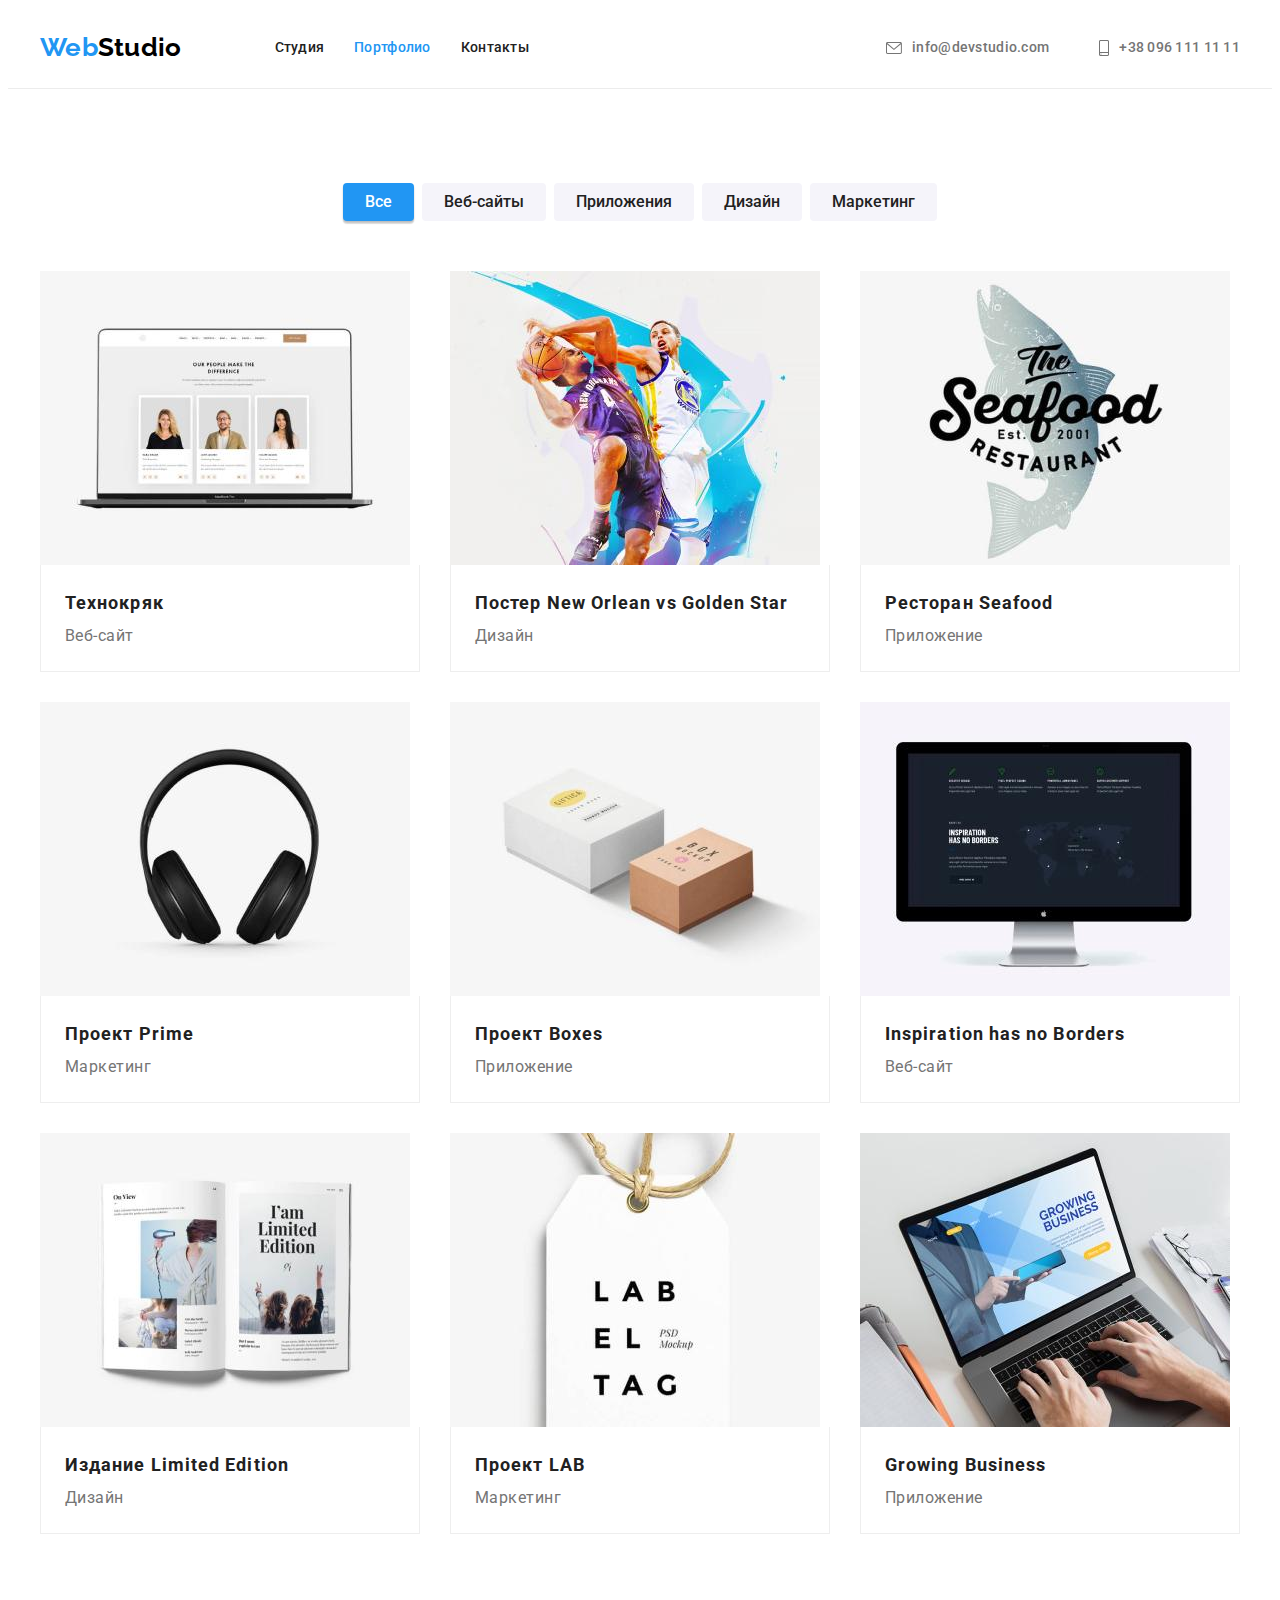
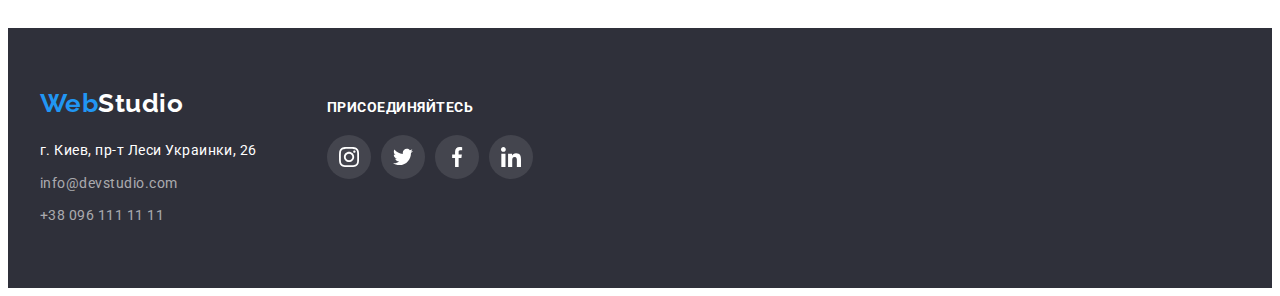
==== portfolio.html @ 9791961a "скопировал файлы" ====
<!DOCTYPE html>
<html lang="ru">
<head>
    <meta charset="UTF-8">
    <meta http-equiv="X-UA-Compatible" content="IE=edge">
    <meta name="viewport" content="width=device-width, initial-scale=1.0">
    <title>Портфолио</title>
    <link rel="preconnect" href="https://fonts.googleapis.com">
    <link rel="preconnect" href="https://fonts.gstatic.com" crossorigin>
    <link href="https://fonts.googleapis.com/css2?family=Raleway:wght@700&family=Roboto:wght@400;500;700;900&display=swap" rel="stylesheet">
    <link rel="stylesheet" href="https://cdnjs.cloudflare.com/ajax/libs/modern-normalize/1.1.0/modern-normalize.min.css" integrity="sha512-wpPYUAdjBVSE4KJnH1VR1HeZfpl1ub8YT/NKx4PuQ5NmX2tKuGu6U/JRp5y+Y8XG2tV+wKQpNHVUX03MfMFn9Q==" crossorigin="anonymous" referrerpolicy="no-referrer" />
    <link rel="stylesheet" href="./css/styles.css">
</head>
<body>
    <!--Шапка сайта--> 
   <header class="header">
        <div class="container main-header">
            <a href="./index.html" class="logo link header-logo">Web<span class="header-logo-text">Studio</span></a>
        <nav class="header-navigation">
            <ul class="header-list list">
                <li class="header-item"><a href="./index.html" class="header-link link">Студия</a></li>
                <li class="header-item"><a href="./portfolio.html" class="header-link link current">Портфолио</a></li>
                <li class="header-item"><a href="" class="header-link link">Контакты</a></li>
            </ul>
        </nav>

        <ul class="header-list-contacts list">
            <li class="header-item-contacts">                    
                <a href="mailto:info@devstudio.com" class="header-link-contacts link">
                     <svg class="contact-icon">
                            <use href="./images/symbol-defs.svg#envelope"></use>
                        </svg>
                    info@devstudio.com</a></li>
            <li class="header-item-contact"><a href="tel:+380961111111" class="header-link-contacts link phone-link">
                <svg class="contact-icon phone ">
                    <use href="./images/symbol-defs.svg#smartphone"></use>
                </svg>
                +38 096 111 11 11</a></li>
        </ul>
        </div>
    </header>
    <!-- Main -->
    <main>
        <section class="filter section">
            <div class="container">
            <h1 class="visually-hidden">Портфолио</h1>
            <ul class="buttons-list list">
                <li class="filter-item"><button type="button" class="filter-btn first-btn">Все</button></li>
                <li class="filter-item"><button type="button" class="filter-btn">Веб-сайты</button></li>
                <li class="filter-item"><button type="button" class="filter-btn">Приложения</button></li>
                <li class="filter-item"><button type="button" class="filter-btn">Дизайн</button></li>
                <li class="filter-item"><button type="button" class="filter-btn">Маркетинг</button></li>
            </ul>
            <ul class="filter-list list">
                <li class="filter-list-item">
                    <a href="" class="card-link link">
                        <img src="./images/project1.jpg" alt="Ноутбук" width="370" height="294">
                        <div class="card-text">
                            <h2 class="filter-list-title">Технокряк</h2>
                            <p class="filter-list-text">Веб-сайт</p>  
                        </div>
                    </a>
                </li>
                <li class="filter-list-item">
                    <a href="" class="card-link link">
                        <img src="./images/project2.jpg" alt="Два баскетболиста" width="370" height="294">
                        <div class="card-text">
                            <h2 class="filter-list-title">Постер New Orlean vs Golden Star</h2>
                            <p class="filter-list-text">Дизайн</p> 
                        </div> 
                    </a>
                </li>
                <li class="filter-list-item">
                    <a href="" class="card-link link">
                        <img src="./images/project3.jpg" alt="Логотип ресторана" width="370" height="294">
                        <div class="card-text">
                            <h2 class="filter-list-title">Ресторан Seafood</h2>
                            <p class="filter-list-text">Приложение</p>
                        </div>
                   </a>  
                </li>
                <li class="filter-list-item">
                    <a href="" class="card-link link">
                        <img src="./images/project4.jpg" alt="Наушники" width="370" height="294">
                        <div class="card-text">
                            <h2 class="filter-list-title">Проект Prime</h2>
                            <p class="filter-list-text">Маркетинг</p>
                        </div>
                   </a>  
                </li>
                <li class="filter-list-item">
                    <a href="" class="card-link link">
                        <img src="./images/project5.jpg" alt="Две коробки" width="370" height="294">
                        <div class="card-text">
                            <h2 class="filter-list-title">Проект Boxes</h2>
                            <p class="filter-list-text">Приложение</p>
                        </div>
                   </a>  
                </li>
                <li class="filter-list-item">
                    <a href="" class="card-link link">
                        <img src="./images/project6.jpg" alt="Монитор" width="370" height="294">
                        <div class="card-text">
                            <h2 class="filter-list-title">Inspiration has no Borders</h2>
                            <p class="filter-list-text">Веб-сайт</p>
                        </div>
                   </a>  
                </li>
                <li class="filter-list-item">
                    <a href="" class="card-link link">
                        <img src="./images/project7.jpg" alt="Журнал" width="370" height="294">
                        <div class="card-text">
                            <h2 class="filter-list-title">Издание Limited Edition</h2>
                            <p class="filter-list-text">Дизайн</p>
                        </div>
                   </a>  
                </li>
                <li class="filter-list-item">
                    <a href="" class="card-link link">
                        <img src="./images/project8.jpg" alt="Бирка" width="370" height="294">
                        <div class="card-text">
                            <h2 class="filter-list-title">Проект LAB</h2>
                            <p class="filter-list-text">Маркетинг</p>
                        </div>
                   </a>  
                </li>
                <li class="filter-list-item">
                    <a href="" class="card-link link">
                        <img src="./images/project9.jpg" alt="Работает на ноутбуке" width="370" height="294">
                        <div class="card-text">
                            <h2 class="filter-list-title">Growing Business</h2>
                            <p class="filter-list-text">Приложение</p>
                        </div>
                   </a>  
                </li>
            </ul>
            </div>
        </section>
    </main>
    <!--Подвал сайта-->
    <footer class="footer">
        <div class="container footer-box">
            <div class="footer-left">
            <a href="./index.html" class="logo link">Web<span class="footer-logo-text">Studio</span></a>
        <address class="footer-address">
            <ul class="footer-list-contacts list">
                <li class="footer-item"><a href="" class="footer-link-address link">г. Киев, пр-т Леси Украинки, 26</a></li>
                <li class="footer-item"><a href="mailto:info@devstudio.com" class="footer-link-contacts link">info@devstudio.com</a></li>
                <li class="footer-item"><a href="tel:+380961111111" class="footer-link-contacts link">+38 096 111 11 11</a></li>
            </ul>
        </address>
            </div>
            <div class="footer-right">
            <p class="socials-text">присоединяйтесь</p>
            <ul class="list footer-socials-list">
                <li class="footer-socials-item">
                    <a class="footer-socials-link link" href="">
                        <svg class="footer-socials-icon">
                            <use href="./images/symbol-defs.svg#instagram"></use>
                        </svg>    
                    </a>
                </li>

                <li class="footer-socials-item">
                    <a class="footer-socials-link link" href="">
                        <svg class="footer-socials-icon">
                            <use href="./images/symbol-defs.svg#twitter"></use>
                        </svg>    
                    </a>
                </li>

                <li class="footer-socials-item">
                    <a class="footer-socials-link link" href="">
                        <svg class="footer-socials-icon">
                            <use href="./images/symbol-defs.svg#facebook"></use>
                        </svg>
                    </a>
                </li>

                <li class="footer-socials-item">
                    <a class="footer-socials-link link" href="">
                        <svg class="footer-socials-icon">
                            <use href="./images/symbol-defs.svg#linkedin"></use>
                        </svg>
                    </a>
                </li>
            </ul>
            </div>
        </div>
    </footer>

</body>
</html>
---- css/styles.css ----
:root {
    --primary-text-color: #212121;
    --secondary-text-color:  #757575;
    --akcent-color: #2196F3;
    --primary-backgraund-color:#FFFFFF;
    --secondary-backgraund-color:#2F303A;
    --akcent-text-color: #FFFFFF;

}

body {
    font-family: Roboto, sans-serif;
    letter-spacing: 0.03em;
    background-color: var(--primary-backgraund-color);
    color: var(--primary-text-color);
}

.section {
    padding-top: 94px;
    padding-bottom: 94px;
    }

.container {
    width: 1200px;
    margin-left: auto;
    margin-right: auto;
    padding-left: 15px;
    padding-right: 15px;
}

.list {
   margin: 0;
   padding: 0;
    list-style: none;
}


.link {
    text-decoration: none;
}

.main-header {
    display: flex;
    align-items: center;
}

img {
display: block;
max-width: 100%;
height: auto;
}

.team-foto {
    box-shadow: 0px 1px 3px rgba(0, 0, 0, 0.12), 0px 1px 1px rgba(0, 0, 0, 0.14), 0px 2px 1px rgba(0, 0, 0, 0.2);
}

.visually-hidden {
  position: absolute;
  width: 1px;
  height: 1px;
  margin: -1px;
  padding: 0;
  overflow: hidden;
  border: 0;
  clip: rect(0 0 0 0)
}
/* -----------HEADER----------- */

.logo {
font-family: Raleway;
font-weight: 700;
font-size: 26px;
line-height: 1.19;
color:var(--akcent-color)
}

.header-logo {
display: block;
padding-top: 24px;
padding-bottom: 25px;
}

.header-logo-text {
    color: #000000;;
}

.header {
font-weight: 500;
font-size: 14px;
line-height: 1.14;
letter-spacing: 0.02em;
border-bottom: 1px  solid #ECECEC;

}

.header-link {
display: block;
padding-top: 32px;
padding-bottom: 32px;
font-weight: 500;
font-size: 14px;
line-height: 1.14;
letter-spacing: 0.02em;
color: var(--primary-text-color);
}

.header-list {
display: flex;
margin-left: 93px;
    
}

.header-list-contacts {
display: flex;
margin-left: auto;    
}

.header-item:not(:last-child){
margin-right: 30px;
}

.header-item-contacts:not(:last-child) {
margin-right: 50px;
}


.header-navigation .current {
color: var(--akcent-color);
}

.header-link:hover, 
.header-link:focus {
    color: var(--akcent-color);
}

.contact-icon {
fill: currentColor;
margin-right: 10px;
width: 16px;
height: 12px;
}

.phone {
width: 10px;
height: 16px;
}

.header-link-contacts {
display: flex;
align-items: center;
padding-top: 32px;
padding-bottom: 32px;
font-weight: 500;
font-size: 14px;
line-height: 1.14;
letter-spacing: 0.02em;
color:var(--secondary-text-color);
}

.header-link-contacts:hover, 
.header-link-contacts:focus {
    color: var(--akcent-color);
}

/* -----------HERO----------- */

.hero {
    max-width: 1600px;
    margin-left: auto;
    margin-right: auto;
    background-color: var(--secondary-backgraund-color);
    background-image: linear-gradient(
    rgba(47, 48, 58, 0.4),
    rgba(47, 48, 58, 0.4)),
    url(../images/header.jpg);
    background-repeat: no-repeat;
    background-position: center;
    background-size: cover;
    text-align: center;
    padding-top: 200px;
    padding-bottom: 200px;
}

.hero-title {
max-width: 696px;
margin-left: auto;
margin-right: auto;
margin-top: 0;
margin-bottom: 30px;
font-weight: 900;
font-size: 44px;
line-height: 1.36;
text-align: center;
letter-spacing: 0.06em;
text-transform: uppercase;
color: var(--akcent-text-color);
}

.hero-btn {
    display: inline-block;
    padding: 32px 10px;
border: 0;
cursor: pointer;
padding: 10px 32px;
min-width: 200px;
font-family: inherit;    
font-style: inherit;
font-weight: 700;
font-size: 16px;
line-height: 1.87;
text-align: center;
letter-spacing: 0.06em;
color: var(--akcent-text-color);
background-color: var(--akcent-color);
box-shadow: 0px 4px 4px rgba(0, 0, 0, 0.15);
border-radius: 4px;
}

/* -----------FEATURES----------- */
.features-list {
display: flex;
margin-right: -30px;
}

.features-item {
flex-basis: calc(100% / 4 - 30px);
margin-right: 30px;
}

.features-item-title {
margin-top: 0;
margin-bottom: 10px;
font-weight: 700;
font-size: 14px;
line-height: 1.14;
text-transform: uppercase;
}

.features-item-text {
margin-top: 0;
margin-bottom: 0;
font-size: 14px;
line-height: 1.71;
color: var(--secondary-text-color);
}

.box-icon {
     display: flex;
    align-items: center;
    justify-content: center;
    width: 270px;
    height: 120px;
    border-radius: 4px;
    background-color: #F5F4FA;
    margin-bottom: 30px;
    
    
}

.features-icon {
    width: 70px;
    height: 70px;
    
}

/* -----------ABOUT----------- */

.about-title {
    margin-top: 0;
    margin-bottom: 50px;
    font-weight: 700;
font-size: 36px;
line-height: 1.17;
text-align: center;
}

.about-list {
    display: flex;
    margin-right: -30px;
}
.about-item {
   flex-basis: calc(100% / 3 - 30px);
   margin-right: 30px;
}

.about {
    padding-top: 0;
}


/* -----------TEAM----------- */

.team {
    background-color: #F5F4FA;
}

.team-list {
    display: flex;
    margin-right: -30px;
}

.team-item {
flex-basis: calc(100% / 4 - 30px);
margin-right: 30px;


}


.team-title {
    margin-top: 0;
    margin-bottom: 50px;
font-weight: 700;
font-size: 36px;
line-height: 1.17;
text-align: center;
}

.team-item-title {
margin-top: 0;
margin-bottom: 10px;
font-weight: 500;
font-size: 16px;
line-height: 1.19;
text-align: center;
}

.team-item-text {
margin-top: 0;
margin-bottom: 16px;
font-size: 16px;
line-height: 19px;
text-align: center;
color:var(--secondary-text-color);
}

.text-box {
    padding-top: 30px;
    padding-bottom: 30px;
    background-color: var(--akcent-text-color);
    border-top: none;
    box-shadow: 0px 1px 3px rgba(0, 0, 0, 0.12), 0px 1px 1px rgba(0, 0, 0, 0.14), 0px 2px 1px rgba(0, 0, 0, 0.2);
    border-radius: 0px 0px 4px 4px;
    }

.socials-list {
    display: flex;    
    justify-content: center;    
    }

.socials-icon {
    fill: #AFB1B8;
    height: 20px;
    width: 20px;
    }

.socials-item:not(:last-child) {
    margin-right: 10px;
    }

.socials-item {
    width: 44px;
    height: 44px;
}

.socials-link {
    display: flex;
    align-items: center;
    justify-content: center;
    width: 100%;
    height: 100%;
    border-radius: 50%;
    background-color: var(--primary-backgraund-color); 
    }

.socials-link:hover, 
.socials-link:focus {
/* border-radius: 50%; */
background-color: var(--akcent-color);
fill: var(--akcent-text-color);
}

.socials-link:hover .socials-icon, 
.socials-link:focus .socials-icon {
fill: var(--akcent-text-color);
}

/* -----------CLIENTS---------- */

.clients-title {
font-weight: 700;
font-size: 36px;
line-height: calc(42 / 36);
text-align: center;
margin-top: 0;
margin-bottom: 50px;

}

.clients-list {
    display: flex;
    justify-content: center;
}

.clients-item:not(:last-child) {
    margin-right: 30px;
}

.clients-icon {
fill: #AFB1B8;
width: 106px;
height: 60px;
}

.clients-item {
width: 170px;
height: 92px;
}

.clients-link {
width: 100%;
height: 100%;
background-color: var(--primary-backgraund-color);
border: 1px solid #AFB1B8;
border-radius: 4px;
display: flex;
justify-content: center;
align-items: center;
}

.clients-link:focus, 
.clients-link:hover {
border: 1px solid #2196F3;
}

.clients-link:focus .clients-icon, 
.clients-link:hover .clients-icon {
fill: var(--akcent-color);
}




/* -----------FOOTER----------- */

.footer {
background-color: #2F303A;
padding-top: 60px;
padding-bottom: 60px;
}

.footer-box {
display: flex;
align-items: baseline;
}

.footer-left {
margin-right: 70px;
}

.footer-logo-text {
    color: var(--akcent-text-color);;
}

.footer-link-address {
font-weight: 400;
font-size: 14px;
line-height: 1.71;
color: var(--akcent-text-color);
}

address {
margin: 0;
font-style: inherit;
margin-top: 20px;
}

.footer-link-contacts {
font-weight: 400;
font-size: 14px;
line-height: 1.71;
color: rgba(255, 255, 255, 0.6);
}

.footer-link-contacts:hover, 
.footer-link-contacts:focus {
    color: var(--akcent-color);
}

.footer-item:not(:last-child)  {
    margin-bottom: 9px;
}

.socials-text { 
margin-top: 0;
margin-bottom: 20px;
font-weight: 700;
font-size: 14px;
line-height: calc(16 / 14);
text-transform: uppercase;
color:var(--akcent-text-color);
}

.footer-socials-list {
    display: flex;
}

.footer-socials-item:not(:first-child) {
    margin-left: 10px;
}

.footer-socials-item {
    width: 44px;
    height: 44px;
}

.footer-socials-link {
display:flex;
justify-content: center;
align-items: center;
width: 100%;
height: 100%;
border-radius: 50%;
background-color:rgba(255, 255, 255, 0.1);;
}

.footer-socials-icon {
fill: var(--primary-backgraund-color);
height: 20px;
width: 20px;
}

.footer-socials-link:focus, 
.footer-socials-link:hover {
background-color: var(--akcent-color);
}

/* -----------PORTFOLIO FILTER-BUTTONS----------- */

.buttons-list {
    display: flex;
    margin-bottom: 50px;
   justify-content: center;
    }

.filter-item:not(:last-child) {
    margin-right: 8px;
}

.filter-btn:hover,
.filter-btn:focus {
border: 0;
cursor: pointer;
font-family: inherit;
font-style: inherit;
font-weight: 500;
font-size: 16px;
line-height: 1.62;
text-align: center;
color: var(--akcent-text-color);
background-color: var(--akcent-color);
box-shadow: 0px 3px 1px rgba(0, 0, 0, 0.1), 0px 1px 2px rgba(0, 0, 0, 0.08), 0px 2px 2px rgba(0, 0, 0, 0.12);
border-radius: 4px;
}

.filter-btn {
display: inline-block;
padding: 6px 22px;
border: 0;
cursor: pointer;
font-family: inherit;
font-style: inherit;
font-weight: 500;
font-size: 16px;
line-height: 1.62;
text-align: center; 
color: var(--primary-text-color);
background-color: #F5F4FA;
border-radius: 4px;
}

.first-btn {
border: 0;
cursor: pointer;
font-family: inherit;
font-style: inherit;
font-weight: 500;
font-size: 16px;
line-height: 1.62;
text-align: center;
color: var(--akcent-text-color);
background-color: var(--akcent-color);
box-shadow: 0px 3px 1px rgba(0, 0, 0, 0.1), 0px 1px 2px rgba(0, 0, 0, 0.08), 0px 2px 2px rgba(0, 0, 0, 0.12);
border-radius: 4px;
}

.filter-list-title {
margin-top: 0;
margin-bottom: 0;
font-weight:700;
font-size: 18px;
line-height: 2;
letter-spacing: 0.06em;
}

.filter-list-text {
margin-top: 0;
margin-bottom: 0;
font-size: 16px;
line-height: 1.87;
color:var(--secondary-text-color);
}

.filter-list{
display: flex;
flex-wrap: wrap;
margin-right: -30px;
margin-bottom: -30px;
 }

.filter-list-item {
    flex-basis:  calc(100% / 3 - 30px);
    margin-right: 30px;
    margin-bottom: 30px;
}

.card-text {
  border: 1px solid #EEEEEE;
  border-top: none;
 padding: 20px 24px;
 }

.card-link {
    display: block;
    width: 100%;
    height: 100%;
}

.card-link:hover, 
.card-link:focus {
box-shadow: 0px 1px 1px rgba(0, 0, 0, 0.12), 0px 4px 4px rgba(0, 0, 0, 0.06), 1px 4px 6px rgba(0, 0, 0, 0.16);
}

.card-link:visited {
  color: inherit;
}
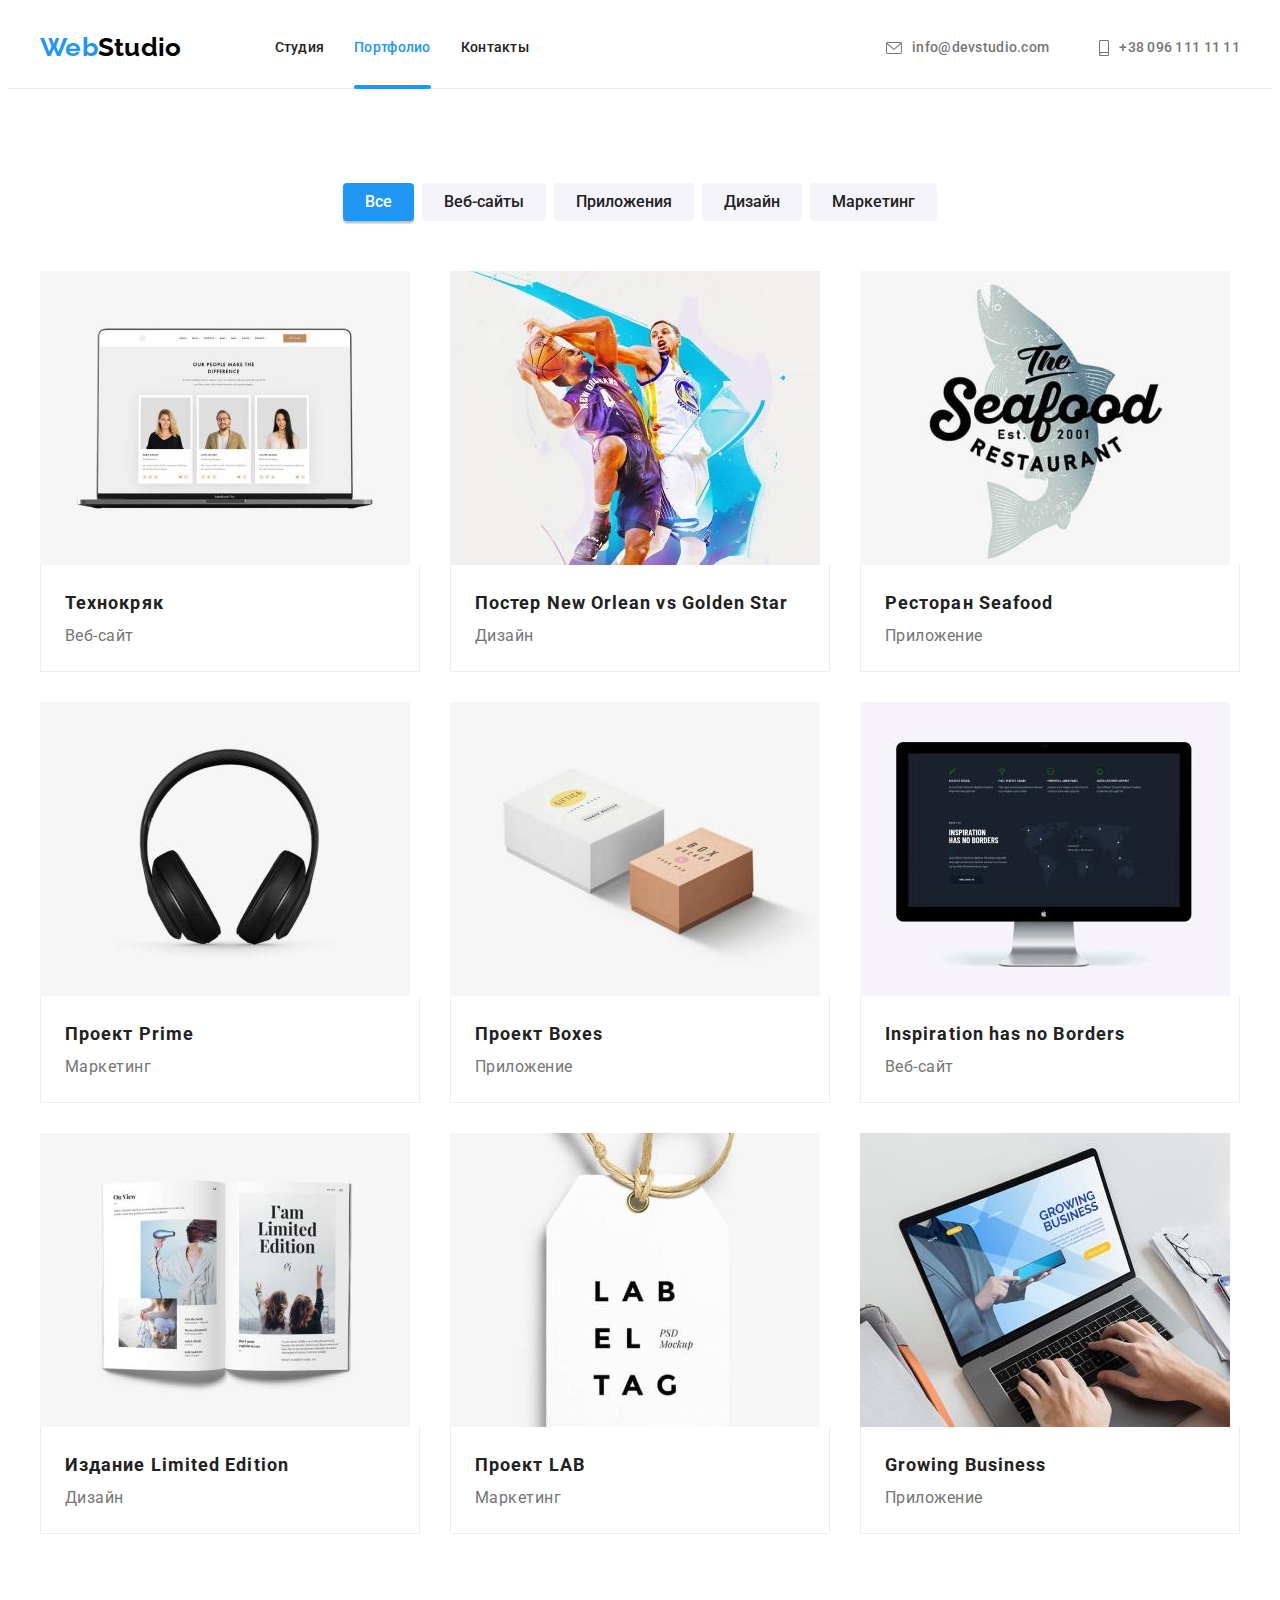
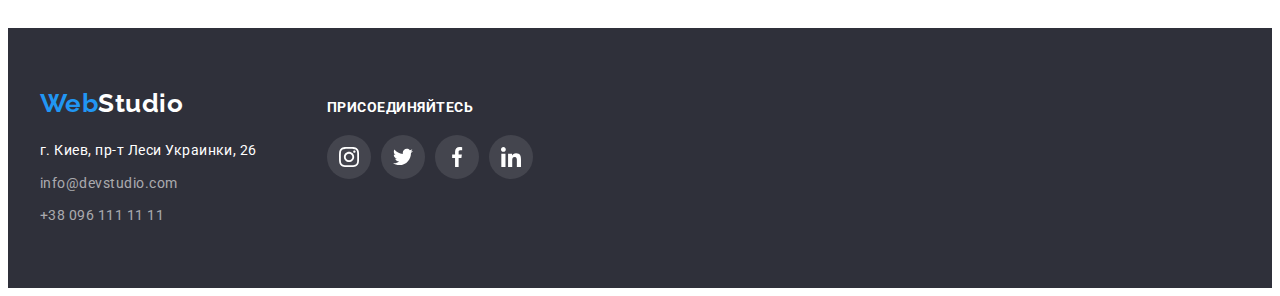
==== commit d7b9b8a6: "добавил анимацию" ====
--- a/portfolio.html
+++ b/portfolio.html
@@ -53,85 +53,120 @@
             </ul>
             <ul class="filter-list list">
                 <li class="filter-list-item">
-                    <a href="" class="card-link link">
-                        <img src="./images/project1.jpg" alt="Ноутбук" width="370" height="294">
-                        <div class="card-text">
-                            <h2 class="filter-list-title">Технокряк</h2>
-                            <p class="filter-list-text">Веб-сайт</p>  
-                        </div>
-                    </a>
-                </li>
-                <li class="filter-list-item">
-                    <a href="" class="card-link link">
-                        <img src="./images/project2.jpg" alt="Два баскетболиста" width="370" height="294">
-                        <div class="card-text">
-                            <h2 class="filter-list-title">Постер New Orlean vs Golden Star</h2>
-                            <p class="filter-list-text">Дизайн</p> 
-                        </div> 
-                    </a>
-                </li>
-                <li class="filter-list-item">
-                    <a href="" class="card-link link">
-                        <img src="./images/project3.jpg" alt="Логотип ресторана" width="370" height="294">
-                        <div class="card-text">
-                            <h2 class="filter-list-title">Ресторан Seafood</h2>
-                            <p class="filter-list-text">Приложение</p>
-                        </div>
-                   </a>  
-                </li>
-                <li class="filter-list-item">
-                    <a href="" class="card-link link">
-                        <img src="./images/project4.jpg" alt="Наушники" width="370" height="294">
-                        <div class="card-text">
-                            <h2 class="filter-list-title">Проект Prime</h2>
-                            <p class="filter-list-text">Маркетинг</p>
-                        </div>
-                   </a>  
-                </li>
-                <li class="filter-list-item">
-                    <a href="" class="card-link link">
-                        <img src="./images/project5.jpg" alt="Две коробки" width="370" height="294">
-                        <div class="card-text">
-                            <h2 class="filter-list-title">Проект Boxes</h2>
-                            <p class="filter-list-text">Приложение</p>
-                        </div>
-                   </a>  
-                </li>
-                <li class="filter-list-item">
-                    <a href="" class="card-link link">
-                        <img src="./images/project6.jpg" alt="Монитор" width="370" height="294">
-                        <div class="card-text">
-                            <h2 class="filter-list-title">Inspiration has no Borders</h2>
-                            <p class="filter-list-text">Веб-сайт</p>
-                        </div>
-                   </a>  
-                </li>
-                <li class="filter-list-item">
-                    <a href="" class="card-link link">
-                        <img src="./images/project7.jpg" alt="Журнал" width="370" height="294">
-                        <div class="card-text">
-                            <h2 class="filter-list-title">Издание Limited Edition</h2>
-                            <p class="filter-list-text">Дизайн</p>
-                        </div>
-                   </a>  
-                </li>
-                <li class="filter-list-item">
-                    <a href="" class="card-link link">
-                        <img src="./images/project8.jpg" alt="Бирка" width="370" height="294">
-                        <div class="card-text">
-                            <h2 class="filter-list-title">Проект LAB</h2>
-                            <p class="filter-list-text">Маркетинг</p>
-                        </div>
-                   </a>  
-                </li>
-                <li class="filter-list-item">
-                    <a href="" class="card-link link">
-                        <img src="./images/project9.jpg" alt="Работает на ноутбуке" width="370" height="294">
-                        <div class="card-text">
-                            <h2 class="filter-list-title">Growing Business</h2>
-                            <p class="filter-list-text">Приложение</p>
-                        </div>
-                   </a>  
+                    <div class="text-wrapper">
+                        <a href="" class="card-link link">
+                            <img src="./images/project1.jpg" alt="Ноутбук" width="370" height="294">
+                            <p class="top-text">Технокряк это современная площадка распространения коронавируса. Компании используют эту платформу для цифрового шпионажа и атак на защищённые сервера конкурентов.</p>
+                    </div>
+                            <div class="card-text">
+                                <h2 class="filter-list-title">Технокряк</h2>
+                                <p class="filter-list-text">Веб-сайт</p>  
+                            </div>
+                        </a>
+                </li>
+
+                <li class="filter-list-item">
+                    <div class="text-wrapper">
+                        <a href="" class="card-link link">
+                            <img src="./images/project2.jpg" alt="Два баскетболиста" width="370" height="294">
+                            <p class="top-text">Технокряк это современная площадка распространения коронавируса. Компании используют эту платформу для цифрового шпионажа и атак на защищённые сервера конкурентов.</p>
+                    </div>
+                            <div class="card-text">
+                                <h2 class="filter-list-title">Постер New Orlean vs Golden Star</h2>
+                                <p class="filter-list-text">Дизайн</p> 
+                            </div> 
+                        </a>
+                </li>
+
+                <li class="filter-list-item">
+                    <div class="text-wrapper">
+                        <a href="" class="card-link link">
+                            <img src="./images/project3.jpg" alt="Логотип ресторана" width="370" height="294">
+                            <p class="top-text">Технокряк это современная площадка распространения коронавируса. Компании используют эту платформу для цифрового шпионажа и атак на защищённые сервера конкурентов.</p> 
+                    </div> 
+                            <div class="card-text">
+                                <h2 class="filter-list-title">Ресторан Seafood</h2>
+                                <p class="filter-list-text">Приложение</p>
+                            </div>
+                        </a>
+                </li>
+
+                <li class="filter-list-item">
+                    <div class="text-wrapper">
+                        <a href="" class="card-link link">
+                            <img src="./images/project4.jpg" alt="Наушники" width="370" height="294">
+                            <p class="top-text">Технокряк это современная площадка распространения коронавируса. Компании используют эту платформу для цифрового шпионажа и атак на защищённые сервера конкурентов.</p>
+                    </div>
+                            <div class="card-text">
+                                <h2 class="filter-list-title">Проект Prime</h2>
+                                <p class="filter-list-text">Маркетинг</p>
+                            </div>
+                        </a>
+                </li>
+
+                <li class="filter-list-item">
+                    <div class="text-wrapper">
+                        <a href="" class="card-link link">
+                            <img src="./images/project5.jpg" alt="Две коробки" width="370" height="294">
+                            <p class="top-text">Технокряк это современная площадка распространения коронавируса. Компании используют эту платформу для цифрового шпионажа и атак на защищённые сервера конкурентов.</p>
+                    </div>
+                            <div class="card-text">
+                                <h2 class="filter-list-title">Проект Boxes</h2>
+                                <p class="filter-list-text">Приложение</p>
+                            </div>
+                        </a>
+                </li>
+
+                <li class="filter-list-item">
+                    <div class="text-wrapper">
+                        <a href="" class="card-link link">
+                            <img src="./images/project6.jpg" alt="Монитор" width="370" height="294">
+                            <p class="top-text">Технокряк это современная площадка распространения коронавируса. Компании используют эту платформу для цифрового шпионажа и атак на защищённые сервера конкурентов.</p>
+                    </div>
+                            <div class="card-text">
+                                <h2 class="filter-list-title">Inspiration has no Borders</h2>
+                                <p class="filter-list-text">Веб-сайт</p>
+                            </div>
+                        </a>
+                </li>
+
+                <li class="filter-list-item">
+                    <div class="text-wrapper">
+                        <a href="" class="card-link link">
+                            <img src="./images/project7.jpg" alt="Журнал" width="370" height="294">
+                            <p class="top-text">Технокряк это современная площадка распространения коронавируса. Компании используют эту платформу для цифрового шпионажа и атак на защищённые сервера конкурентов.</p>
+                    </div>
+                            <div class="card-text">
+                                <h2 class="filter-list-title">Издание Limited Edition</h2>
+                                <p class="filter-list-text">Дизайн</p>
+                            </div>
+                        </a>
+                </li>
+
+                <li class="filter-list-item">
+                    <div class="text-wrapper">
+                        <a href="" class="card-link link">
+                            <img src="./images/project8.jpg" alt="Бирка" width="370" height="294">
+                            <p class="top-text">Технокряк это современная площадка распространения коронавируса. Компании используют эту платформу для цифрового шпионажа и атак на защищённые сервера конкурентов.</p>
+                    </div>
+                            <div class="card-text">
+                                <h2 class="filter-list-title">Проект LAB</h2>
+                                <p class="filter-list-text">Маркетинг</p>
+                            </div>
+                        </a>
+                </li>
+
+                <li class="filter-list-item">
+                    <div class="text-wrapper">
+                        <a href="" class="card-link link">
+                            <img src="./images/project9.jpg" alt="Работает на ноутбуке" width="370" height="294">
+                            <p class="top-text">Технокряк это современная площадка распространения коронавируса. Компании используют эту платформу для цифрового шпионажа и атак на защищённые сервера конкурентов.</p>
+                    </div>
+                            <div class="card-text">
+                                <h2 class="filter-list-title">Growing Business</h2>
+                                <p class="filter-list-text">Приложение</p>
+                            </div>
+                        </a>
                 </li>
             </ul>
             </div>
--- a/css/styles.css
+++ b/css/styles.css
@@ -97,6 +97,7 @@
 display: block;
 padding-top: 32px;
 padding-bottom: 32px;
+position: relative;
 font-weight: 500;
 font-size: 14px;
 line-height: 1.14;
@@ -126,6 +127,17 @@
 
 .header-navigation .current {
 color: var(--akcent-color);
+}
+
+.current::after {
+    content: "";
+    position: absolute;
+    width: 100%;
+    height: 4px;
+    background-color: var(--akcent-color);
+    border-radius: 2px;
+    bottom: -1px;
+    display: block;
 }
 
 .header-link:hover, 
@@ -287,6 +299,26 @@
     padding-top: 0;
 }
 
+.img-box {
+    position: relative;
+}
+
+.img-text {
+background-color: rgba(47, 48, 58, 0.8);
+font-weight: 700;
+font-size: 14px;
+line-height: calc(16 / 14);
+text-align: center;
+text-transform: uppercase;
+color:var(--akcent-text-color);
+position: absolute;
+bottom: 0;
+width: 100%;
+padding-top: 27px;
+padding-bottom: 27px;
+margin: 0;
+}
+
 
 /* -----------TEAM----------- */
 
@@ -644,3 +676,32 @@
 .card-link:visited {
   color: inherit;
 }
+
+.text-wrapper {
+    position: relative;
+    overflow: hidden;
+}
+
+.top-text {
+    font-weight: 400;
+    font-size: 18px;
+    line-height: calc(28 / 18);
+    color: var(--akcent-text-color);
+    background-color: rgba(33, 150, 243, 0.9);
+    display: block;
+    margin: 0;
+    position: absolute;
+    width: 100%;
+    height: 100%;
+    top: 0;
+    padding: 63px 24px;
+    transform: translateY(100%);
+    transition: transform 250ms cubic-bezier(0.4, 0, 0.2, 1);
+    opacity: 0;
+}
+
+.filter-list-item:hover .top-text {
+    transform: translateY(0);
+    opacity: 1;
+}
+
